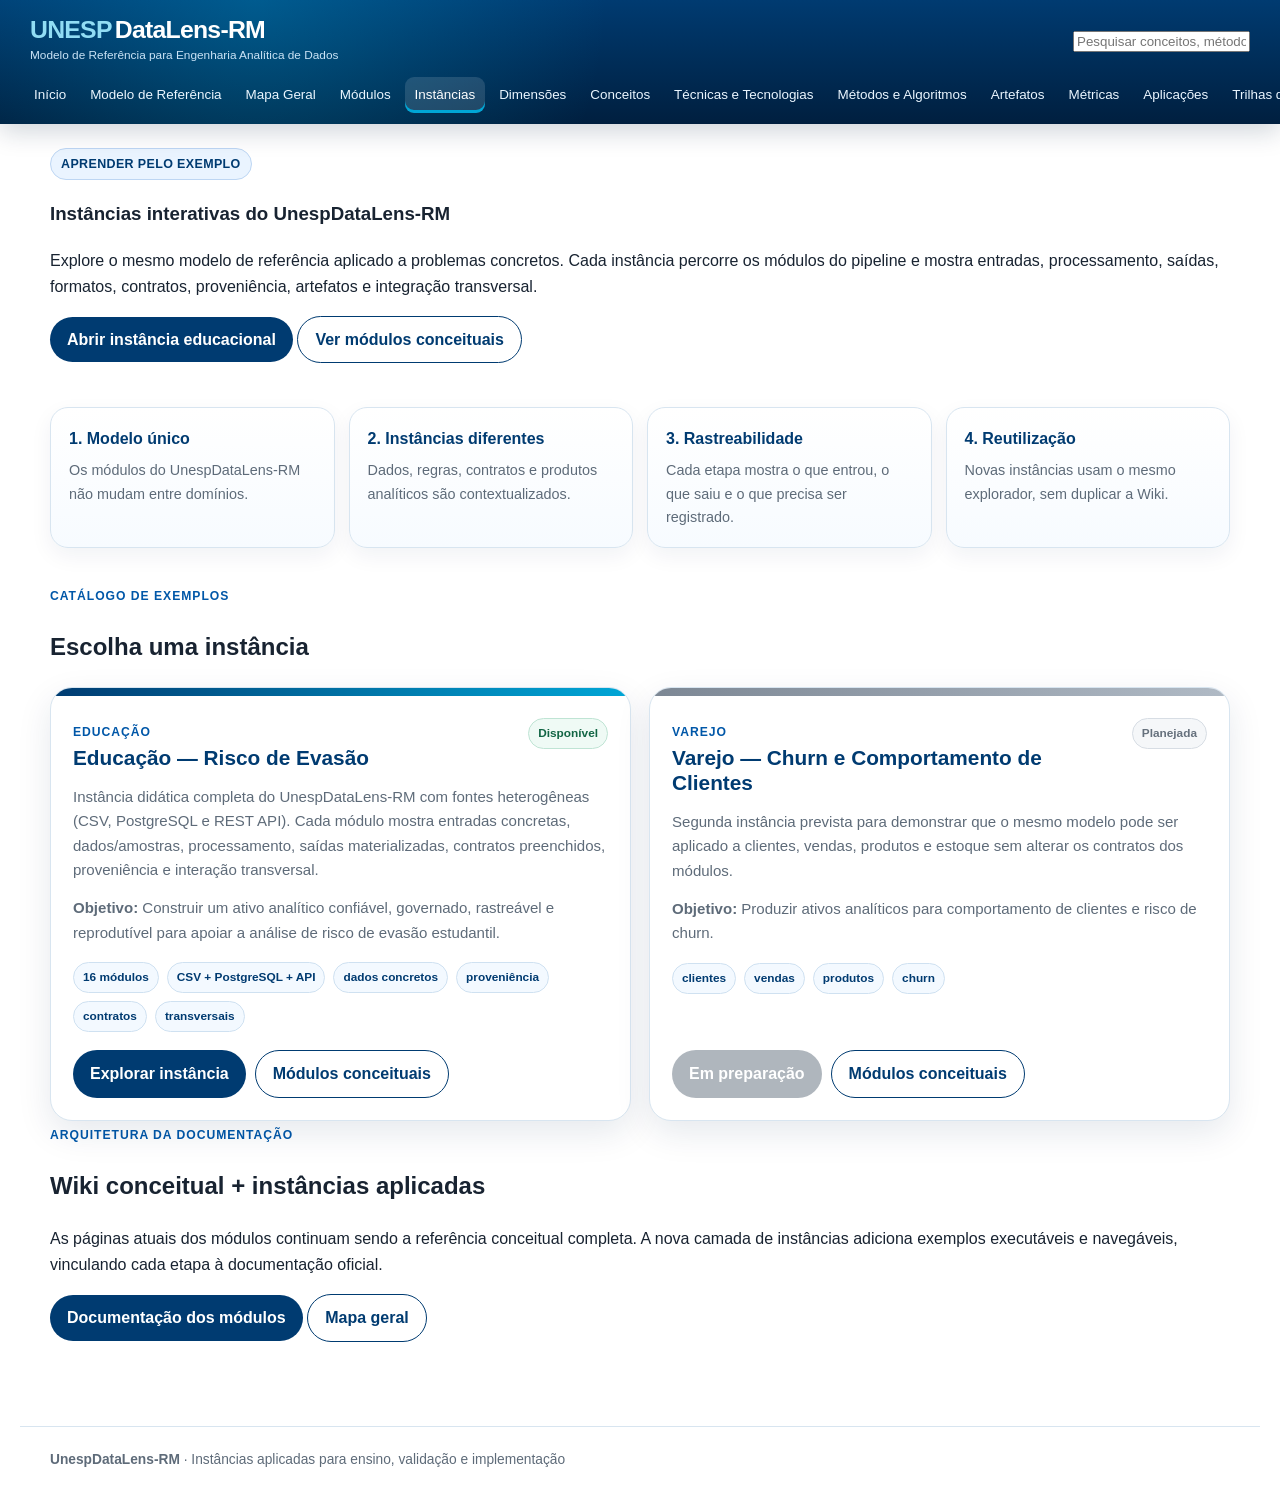
==== instancias/index.html @ d97ca37b "Publica UnespDataLens-Ins V8.3" ====
<!doctype html>
<html lang="pt-BR">
<head>
  <meta charset="utf-8">
  <meta name="viewport" content="width=device-width,initial-scale=1">
  <meta name="description" content="Instâncias interativas do UnespDataLens-RM: exemplos completos do pipeline aplicados a diferentes domínios.">
  <title>Instâncias · UnespDataLens-RM</title>
  <link rel="stylesheet" href="../assets/css/main.css">
  <link rel="stylesheet" href="../assets/css/instancias.css">
</head>
<body>
<a class="skip-link" href="#conteudo">Pular para o conteúdo</a>
<div class="app">
  <header class="site-header">
    <div class="header-main">
      <a class="brand" href="https://ronaldocmc.github.io/UnespDataLens-RM/"><span>UNESP</span>DataLens-RM<small>Modelo de Referência para Engenharia Analítica de Dados</small></a>
      <form class="search" action="../busca.html">
        <label class="sr-only" for="top-search">Pesquisar no conteúdo</label>
        <input id="top-search" name="q" placeholder="Pesquisar conceitos, métodos, métricas..." autocomplete="off">
      </form>
    </div>
    <nav class="top-nav" aria-label="Navegação principal">
      <a href="https://ronaldocmc.github.io/UnespDataLens-RM/">Início</a>
      <a href="https://ronaldocmc.github.io/UnespDataLens-RM/modelo.html">Modelo de Referência</a>
      <a href="https://ronaldocmc.github.io/UnespDataLens-RM/mapa.html">Mapa Geral</a>
      <a href="https://ronaldocmc.github.io/UnespDataLens-RM/modulos/">Módulos</a>
      <a class="active" href="index.html">Instâncias</a>
      <a href="https://ronaldocmc.github.io/UnespDataLens-RM/dimensoes/">Dimensões</a>
      <a href="../conceitos/index.html">Conceitos</a>
      <a href="../tecnicas/index.html">Técnicas e Tecnologias</a>
      <a href="../metodos/index.html">Métodos e Algoritmos</a>
      <a href="https://ronaldocmc.github.io/UnespDataLens-RM/artefatos/">Artefatos</a>
      <a href="https://ronaldocmc.github.io/UnespDataLens-RM/metricas/">Métricas</a>
      <a href="https://ronaldocmc.github.io/UnespDataLens-RM/aplicacoes/">Aplicações</a>
      <a href="../trilhas/index.html">Trilhas de Estudo</a>
    </nav>
  </header>
  <main class="main">
    <div class="reading-progress" aria-hidden="true"><span></span></div>
    <article class="content" id="conteudo">
      <section class="hero instance-hero">
        <span class="badge">Aprender pelo exemplo</span>
        <h1>Instâncias interativas do UnespDataLens-RM</h1>
        <p>Explore o mesmo modelo de referência aplicado a problemas concretos. Cada instância percorre os módulos do pipeline e mostra entradas, processamento, saídas, formatos, contratos, proveniência, artefatos e integração transversal.</p>
        <div class="hero-actions">
          <a class="btn" href="explorar.html?id=educacao-evasao">Abrir instância educacional</a>
          <a class="btn ghost" href="https://ronaldocmc.github.io/UnespDataLens-RM/modulos/">Ver módulos conceituais</a>
        </div>
      </section>

      <section class="instance-principles">
        <div class="principle"><strong>1. Modelo único</strong><span>Os módulos do UnespDataLens-RM não mudam entre domínios.</span></div>
        <div class="principle"><strong>2. Instâncias diferentes</strong><span>Dados, regras, contratos e produtos analíticos são contextualizados.</span></div>
        <div class="principle"><strong>3. Rastreabilidade</strong><span>Cada etapa mostra o que entrou, o que saiu e o que precisa ser registrado.</span></div>
        <div class="principle"><strong>4. Reutilização</strong><span>Novas instâncias usam o mesmo explorador, sem duplicar a Wiki.</span></div>
      </section>

      <section>
        <div class="section-heading">
          <div><span class="eyebrow">Catálogo de exemplos</span><h2>Escolha uma instância</h2></div>
        </div>
        <div class="instance-catalog" data-instance-catalog></div>
      </section>

      <section class="source-banner">
        <div>
          <span class="eyebrow">Arquitetura da documentação</span>
          <h2>Wiki conceitual + instâncias aplicadas</h2>
          <p>As páginas atuais dos módulos continuam sendo a referência conceitual completa. A nova camada de instâncias adiciona exemplos executáveis e navegáveis, vinculando cada etapa à documentação oficial.</p>
        </div>
        <div class="source-actions">
          <a class="btn" href="https://ronaldocmc.github.io/UnespDataLens-RM/modulos/">Documentação dos módulos</a>
          <a class="btn secondary" href="https://ronaldocmc.github.io/UnespDataLens-RM/mapa.html">Mapa geral</a>
        </div>
      </section>
    </article>
    <footer class="footer"><strong>UnespDataLens-RM</strong> · Instâncias aplicadas para ensino, validação e implementação</footer>
  </main>
</div>
<script src="../assets/js/main.js"></script>
<script src="../assets/js/instancias-data.js"></script>
<script src="../assets/js/instancias.js"></script>
</body>
</html>
---- assets/css/main.css ----
:root {
  --blue:#003b71; --blue-2:#0057a8; --blue-3:#eaf4ff; --navy:#001f3f;
  --cyan:#00a6d6; --red:#c8102e; --green:#14845c; --gold:#f2a20c;
  --purple:#6046a6; --ink:#182331; --muted:#5e6b79; --surface:#f5f8fb;
  --border:#d8e5f0; --shadow:0 12px 34px rgba(0,42,82,.10);
}
*{box-sizing:border-box} html{scroll-behavior:smooth;scroll-padding-top:150px}
body{margin:0;color:var(--ink);background:#fff;font-family:Arial,Helvetica,sans-serif;line-height:1.62}
a{color:var(--blue-2);text-decoration:none} a:hover{text-decoration:underline} img{max-width:100%}
.sr-only{position:absolute;width:1px;height:1px;padding:0;margin:-1px;overflow:hidden;clip:rect(0,0,0,0);white-space:nowrap;border:0}
.skip-link{position:fixed;left:12px;top:-60px;z-index:999;padding:10px 14px;border-radius:8px;color:#fff;background:var(--red)}
.skip-link:focus{top:12px}.app{display:block;min-height:100vh}
.site-header{position:sticky;top:0;z-index:30;color:#fff;background:radial-gradient(circle at 20% 0,rgba(0,166,214,.3),transparent 34%),linear-gradient(180deg,var(--blue),var(--navy));box-shadow:0 8px 24px rgba(0,31,63,.18)}
.header-main{display:flex;align-items:center;justify-content:space-between;gap:28px;width:min(1440px,100%);margin:0 auto;padding:17px 30px 13px}
.brand{display:block;flex:0 0 auto;color:#fff;font-size:1.55rem;font-weight:800;line-height:1.05;letter-spacing:-.03em}.brand:hover{text-decoration:none}.brand>span{margin-right:3px;color:#91ddf4}
.brand small{display:block;max-width:430px;margin-top:5px;color:#c9e3f6;font-size:.74rem;font-weight:400;line-height:1.35;letter-spacing:0}
.top-nav{display:flex;gap:4px;width:100%;padding:0 24px 11px;overflow-x:auto;scrollbar-width:thin;white-space:nowrap}
.top-nav a{display:block;flex:0 0 auto;padding:7px 10px;border-radius:9px;color:#eaf6ff;font-size:.84rem}.top-nav a:hover,.top-nav a.active{color:#fff;background:rgba(255,255,255,.13);text-decoration:none}.top-nav a.active{box-shadow:inset 0 -3px 0 var(--cyan)}
.main{width:100%;margin-left:0}.content{width:min(1240px,100%);margin:0 auto;padding:24px 30px 84px}
.eyebrow{color:var(--blue-2);font-size:.76rem;font-weight:800;letter-spacing:.08em;text-transform:uppercase}
.btn{display:inline-flex;align-items:center;justify-content:center;gap:8px;padding:10px 17px;border:0;border-radius:999px;color:#fff!important;background:var(--blue);font:inherit;font-weight:700;cursor:pointer}.btn:hover{text-decoration:none;filter:brightness(1.08)}.btn.secondary{border:1px solid var(--blue);color:var(--blue)!important;background:#fff}.btn.ghost{border:1px solid var(--blue);color:var(--blue)!important;background:transparent}
.badge{display:inline-flex;padding:5px 10px;border:1px solid #bdd6f3;border-radius:999px;color:var(--blue);background:var(--blue-3);font-size:.78rem;font-weight:700;letter-spacing:.03em;text-transform:uppercase}
.footer{width:min(1240px,100%);margin:0 auto;padding:22px 30px 40px;color:var(--muted);font-size:.86rem;border-top:1px solid var(--border)}
.reading-progress{position:fixed;top:0;right:0;left:0;z-index:40;height:3px;pointer-events:none}.reading-progress span{display:block;width:0;height:100%;background:var(--cyan)}
@media(max-width:900px){.header-main{align-items:flex-start;flex-direction:column;padding:14px 18px 10px}.top-nav{padding:0 14px 10px}.footer{padding:18px}.brand{font-size:1.3rem}}
---- assets/css/instancias.css ----
/* Instâncias interativas — UnespDataLens-RM */
.instance-hero { padding-bottom: 32px; }
.instance-principles {
  display: grid;
  grid-template-columns: repeat(4, 1fr);
  gap: 14px;
  margin: 12px 0 34px;
}
.principle {
  display: flex;
  min-height: 118px;
  flex-direction: column;
  gap: 7px;
  padding: 18px;
  border: 1px solid var(--border);
  border-radius: 18px;
  background: linear-gradient(180deg, #fff, #f7fbff);
  box-shadow: 0 8px 22px rgba(0, 42, 82, .06);
}
.principle strong { color: var(--blue); }
.principle span { color: var(--muted); font-size: .9rem; }

.instance-catalog {
  display: grid;
  grid-template-columns: repeat(auto-fit, minmax(300px, 1fr));
  gap: 18px;
}
.instance-card {
  position: relative;
  display: flex;
  min-height: 290px;
  flex-direction: column;
  overflow: hidden;
  border: 1px solid var(--border);
  border-radius: 22px;
  background: #fff;
  box-shadow: var(--shadow);
}
.instance-card::before {
  height: 8px;
  content: "";
  background: linear-gradient(90deg, var(--blue), var(--cyan));
}
.instance-card.planned::before { background: linear-gradient(90deg, #7c8794, #b0bac5); }
.instance-card-body { display: flex; flex: 1; flex-direction: column; padding: 22px; }
.instance-card-top { display: flex; align-items: flex-start; justify-content: space-between; gap: 12px; }
.instance-card h3 { margin: 2px 0 7px; color: var(--blue); font-size: 1.3rem; line-height: 1.2; }
.instance-card p { margin: 7px 0; color: var(--muted); font-size: .94rem; }
.instance-card-meta { display: flex; gap: 8px; flex-wrap: wrap; margin: 10px 0 18px; }
.chip {
  display: inline-flex;
  align-items: center;
  gap: 6px;
  padding: 5px 9px;
  border: 1px solid #cfe1f1;
  border-radius: 999px;
  color: var(--blue);
  background: #f3f9ff;
  font-size: .74rem;
  font-weight: 700;
}
.chip.green { border-color: #bfe4d4; color: #116544; background: #effaf5; }
.chip.gray { border-color: #d7dde4; color: #66717d; background: #f5f7f9; }
.instance-card-actions { display: flex; gap: 9px; flex-wrap: wrap; margin-top: auto; }
.instance-card .btn[aria-disabled="true"] {
  pointer-events: none;
  opacity: .55;
  background: #6f7b88;
}

/* Explorer */
.instance-explorer-page { background: #f3f7fb; }
.instance-explorer-page .site-header { position: sticky; }
.instance-header-actions {
  display: flex;
  align-items: center;
  gap: 9px;
  margin-left: auto;
}
.instance-header-actions label { color: #cfe7f7; font-size: .78rem; font-weight: 700; }
.instance-header-actions select {
  min-width: 260px;
  padding: 9px 34px 9px 12px;
  border: 1px solid rgba(255,255,255,.28);
  border-radius: 10px;
  color: var(--ink);
  background: #fff;
  font: inherit;
}
.btn.compact { padding: 8px 13px; font-size: .82rem; }

.instance-main {
  width: min(1760px, 100%);
  margin: 0 auto;
  padding: 20px 20px 56px;
}
.instance-summary {
  display: grid;
  grid-template-columns: minmax(0, 1fr) auto;
  gap: 20px;
  align-items: center;
  margin-bottom: 16px;
  padding: 18px 22px;
  border: 1px solid #c9dceb;
  border-radius: 20px;
  background:
    radial-gradient(circle at 85% 0, rgba(0,166,214,.10), transparent 32%),
    #fff;
  box-shadow: 0 8px 26px rgba(0, 42, 82, .07);
}
.instance-summary h1 { margin: 3px 0 6px; color: var(--blue); font-size: clamp(1.45rem, 2.2vw, 2.15rem); line-height: 1.1; }
.instance-summary p { max-width: 950px; margin: 0; color: var(--muted); font-size: .94rem; }
.summary-meta { display: flex; gap: 8px; flex-wrap: wrap; justify-content: flex-end; }

.instance-workspace {
  display: grid;
  grid-template-columns: 250px minmax(600px, 1fr) 430px;
  gap: 16px;
  align-items: start;
}
.instance-sidebar,
.instance-detail,
.canvas-section {
  border: 1px solid var(--border);
  border-radius: 18px;
  background: #fff;
  box-shadow: 0 8px 22px rgba(0,42,82,.06);
}
.instance-sidebar {
  position: sticky;
  top: 142px;
  max-height: calc(100vh - 162px);
  overflow-y: auto;
}
.sidebar-title { padding: 18px 17px 10px; border-bottom: 1px solid var(--border); }
.sidebar-title h2 { margin: 1px 0 2px; color: var(--blue); font-size: 1.25rem; }
.sidebar-title p { margin: 0; color: var(--muted); font-size: .8rem; }
.module-group-title {
  padding: 14px 14px 6px;
  color: var(--muted);
  font-size: .7rem;
  font-weight: 800;
  letter-spacing: .07em;
  text-transform: uppercase;
}
.module-menu {
  display: grid;
  gap: 3px;
  padding: 0 8px 12px;
}
.module-menu button {
  display: grid;
  grid-template-columns: 38px 1fr;
  gap: 9px;
  align-items: center;
  width: 100%;
  padding: 9px;
  border: 0;
  border-radius: 10px;
  color: var(--ink);
  background: transparent;
  font: inherit;
  text-align: left;
  cursor: pointer;
}
.module-menu button:hover { background: var(--blue-3); }
.module-menu button.active { color: var(--blue); background: #e7f2ff; box-shadow: inset 3px 0 0 var(--blue-2); }
.module-menu button.transversal.active { color: #4d3887; background: #f2effc; box-shadow: inset 3px 0 0 var(--purple); }
.menu-id {
  display: grid;
  width: 36px;
  height: 31px;
  place-items: center;
  border-radius: 9px;
  color: #fff;
  background: var(--blue);
  font-size: .72rem;
  font-weight: 800;
}
button.transversal .menu-id { background: var(--purple); }
.menu-name { font-size: .79rem; font-weight: 700; line-height: 1.15; }

.instance-canvas { display: grid; gap: 16px; min-width: 0; }
.canvas-section { padding: 18px; overflow: hidden; }
.canvas-heading {
  display: flex;
  align-items: flex-end;
  justify-content: space-between;
  gap: 15px;
  margin-bottom: 14px;
}
.canvas-heading h2 { margin: 1px 0 0; color: var(--blue); font-size: 1.25rem; }
.canvas-hint { color: var(--muted); font-size: .74rem; }

.source-strip {
  display: grid;
  grid-template-columns: repeat(4, minmax(150px, 1fr));
  gap: 10px;
}
.source-card {
  min-width: 0;
  padding: 13px;
  border: 1px solid #cfe0ee;
  border-radius: 14px;
  background: #f8fbfe;
}
.source-card strong { display: block; color: var(--blue); font-size: .86rem; }
.source-card .source-format { float: right; color: #4f6477; font-size: .68rem; font-weight: 800; }
.source-card p { margin: 5px 0 0; color: var(--muted); font-size: .72rem; line-height: 1.35; }
.source-card code { font-size: .69rem; }

.pipeline-section { padding-bottom: 20px; }
.pipeline-track {
  display: grid;
  grid-template-columns: repeat(8, minmax(85px, 1fr));
  gap: 8px;
}
.pipeline-node {
  position: relative;
  min-width: 0;
  min-height: 125px;
  padding: 12px 8px;
  border: 2px solid transparent;
  border-radius: 15px;
  color: #fff;
  background: linear-gradient(155deg, #075eaa, #003b71);
  box-shadow: 0 7px 18px rgba(0,59,113,.16);
  cursor: pointer;
}
.pipeline-node:nth-child(3n+1) { background: linear-gradient(155deg, #6d48af, #4b2f82); }
.pipeline-node:nth-child(3n+2) { background: linear-gradient(155deg, #0879c9, #04538f); }
.pipeline-node:nth-child(3n+3) { background: linear-gradient(155deg, #2c9a68, #16734b); }
.pipeline-node:hover,
.pipeline-node.active { border-color: #fff; outline: 3px solid rgba(0,87,168,.18); transform: translateY(-2px); }
.pipeline-node .node-id {
  display: inline-flex;
  margin-bottom: 8px;
  padding: 3px 7px;
  border-radius: 999px;
  color: #18334d;
  background: #fff;
  font-size: .69rem;
  font-weight: 900;
}
.pipeline-node .node-name { display: block; font-size: .76rem; font-weight: 800; line-height: 1.15; }
.pipeline-node .node-output { display: block; margin-top: 7px; color: rgba(255,255,255,.8); font-size: .63rem; line-height: 1.2; }

.transversal-heading { margin-top: 9px; }
.transversal-rail {
  position: relative;
  height: 28px;
  margin: 3px 4.5% 0;
}
.transversal-rail::before {
  position: absolute;
  right: 0;
  bottom: 8px;
  left: 0;
  height: 3px;
  border-radius: 999px;
  content: "";
  background: var(--purple);
}
.transversal-rail::after {
  position: absolute;
  left: 50%;
  bottom: 8px;
  width: 3px;
  height: 18px;
  content: "";
  background: var(--purple);
}
.transversal-track .pipeline-node {
  min-height: 112px;
  background: linear-gradient(155deg, #7655b8, #53368e);
  box-shadow: 0 7px 18px rgba(96,70,166,.16);
}
.transversal-track .pipeline-node:hover,
.transversal-track .pipeline-node.active { outline-color: rgba(96,70,166,.20); }

.run-flow {
  display: grid;
  grid-template-columns: repeat(6, minmax(110px, 1fr));
  gap: 8px;
}
.run-step {
  position: relative;
  padding: 12px;
  border: 1px solid #cfe0ee;
  border-radius: 13px;
  background: #f8fbfe;
}
.run-step:not(:last-child)::after {
  position: absolute;
  right: -8px;
  top: 50%;
  z-index: 2;
  content: "→";
  color: var(--blue-2);
  font-weight: 900;
}
.run-step strong { display: block; color: var(--blue); font-size: .78rem; }
.run-step span { display: block; margin-top: 3px; color: var(--muted); font-size: .68rem; line-height: 1.25; }

.instance-detail {
  position: sticky;
  top: 142px;
  max-height: calc(100vh - 162px);
  overflow-y: auto;
  padding-bottom: 16px;
}
.detail-head {
  padding: 17px 18px 13px;
  border-bottom: 1px solid var(--border);
  background: linear-gradient(180deg, #f7fbff, #fff);
}
.detail-head.transversal { background: linear-gradient(180deg, #f4f0fc, #fff); }
.detail-kicker { color: var(--blue-2); font-size: .7rem; font-weight: 800; letter-spacing: .07em; text-transform: uppercase; }
.detail-head.transversal .detail-kicker { color: var(--purple); }
.detail-head h2 { margin: 2px 0 5px; color: var(--blue); font-size: 1.2rem; line-height: 1.15; }
.detail-head p { margin: 0; color: var(--muted); font-size: .78rem; }
.detail-actions { display: flex; gap: 7px; flex-wrap: wrap; margin-top: 10px; }
.detail-link {
  display: inline-flex;
  padding: 6px 9px;
  border: 1px solid #b9d4ea;
  border-radius: 9px;
  font-size: .7rem;
  font-weight: 700;
}
.detail-tabs {
  display: flex;
  gap: 4px;
  padding: 10px 10px 0;
  overflow-x: auto;
  scrollbar-width: thin;
}
.detail-tabs button {
  flex: 0 0 auto;
  padding: 7px 9px;
  border: 1px solid var(--border);
  border-radius: 9px 9px 0 0;
  color: var(--blue);
  background: #f7f9fb;
  font: inherit;
  font-size: .69rem;
  font-weight: 800;
  cursor: pointer;
}
.detail-tabs button.active { border-bottom-color: #fff; background: #fff; }
.detail-panel { padding: 14px 16px 2px; }
.detail-panel h3 { margin: 5px 0 8px; color: var(--blue); font-size: .93rem; }
.detail-panel p { margin: 6px 0 11px; color: var(--muted); font-size: .8rem; }
.detail-list { margin: 0; padding: 0; list-style: none; }
.detail-list li {
  position: relative;
  margin: 5px 0;
  padding-left: 17px;
  color: #33475a;
  font-size: .78rem;
  line-height: 1.35;
}
.detail-list li::before {
  position: absolute;
  left: 1px;
  top: .15em;
  content: "•";
  color: var(--blue-2);
  font-weight: 900;
}
.detail-code {
  position: relative;
  margin: 9px 0 13px;
  padding: 12px;
  overflow-x: auto;
  border: 1px solid #d7e2ec;
  border-radius: 12px;
  color: #17324a;
  background: #f5f8fb;
  font: 11.5px/1.45 "Courier New", monospace;
  white-space: pre;
}
.detail-grid { display: grid; grid-template-columns: 1fr 1fr; gap: 9px; }
.detail-box {
  padding: 10px;
  border: 1px solid var(--border);
  border-radius: 11px;
  background: #fbfdff;
}
.detail-box strong { display: block; margin-bottom: 5px; color: var(--blue); font-size: .75rem; }
.detail-box span { color: var(--muted); font-size: .72rem; line-height: 1.3; }
.prov-field {
  display: grid;
  grid-template-columns: 130px 1fr;
  gap: 8px;
  padding: 6px 0;
  border-bottom: 1px dashed #dbe5ed;
  font-size: .73rem;
}
.prov-field code { color: #5b3d96; font-weight: 700; }
.prov-field span { color: var(--muted); }
.transversal-touch {
  margin: 8px 0;
  padding: 10px;
  border-left: 4px solid var(--purple);
  border-radius: 9px;
  background: #f6f3fc;
  font-size: .76rem;
}
.transversal-touch strong { color: #53368e; }
.detail-nav {
  display: flex;
  justify-content: space-between;
  gap: 8px;
  padding: 10px 16px 0;
}
.detail-nav button {
  padding: 7px 10px;
  border: 1px solid var(--border);
  border-radius: 9px;
  color: var(--blue);
  background: #fff;
  font: inherit;
  font-size: .72rem;
  font-weight: 700;
  cursor: pointer;
}
.detail-nav button:disabled { opacity: .4; cursor: default; }

.empty-instance {
  padding: 28px;
  border: 1px dashed #b7c7d5;
  border-radius: 18px;
  color: var(--muted);
  background: #fff;
  text-align: center;
}

@media (max-width: 1450px) {
  .instance-workspace { grid-template-columns: 225px minmax(540px, 1fr) 390px; }
  .pipeline-node { min-height: 132px; }
}
@media (max-width: 1220px) {
  .instance-workspace { grid-template-columns: 220px minmax(0, 1fr); }
  .instance-detail { position: static; grid-column: 1 / -1; max-height: none; }
  .pipeline-track { grid-template-columns: repeat(4, 1fr); }
  .run-flow { grid-template-columns: repeat(3, 1fr); }
}
@media (max-width: 900px) {
  .instance-principles { grid-template-columns: 1fr 1fr; }
  .instance-header-actions label { display: none; }
  .instance-header-actions select { min-width: 170px; max-width: 46vw; }
  .instance-workspace { grid-template-columns: 1fr; }
  .instance-sidebar { position: static; max-height: none; }
  .module-menu { grid-template-columns: 1fr 1fr; }
  .source-strip { grid-template-columns: 1fr 1fr; }
  .pipeline-track { grid-template-columns: repeat(2, 1fr); }
  .run-flow { grid-template-columns: 1fr 1fr; }
  .instance-summary { grid-template-columns: 1fr; }
  .summary-meta { justify-content: flex-start; }
}
@media (max-width: 620px) {
  .instance-principles { grid-template-columns: 1fr; }
  .instance-main { padding: 12px 10px 42px; }
  .header-main { flex-wrap: wrap; padding: 12px 15px 10px; }
  .instance-header-actions { width: 100%; }
  .instance-header-actions select { flex: 1; max-width: none; }
  .module-menu { grid-template-columns: 1fr; }
  .source-strip { grid-template-columns: 1fr; }
  .pipeline-track { grid-template-columns: 1fr 1fr; }
  .run-flow { grid-template-columns: 1fr; }
  .run-step:not(:last-child)::after { display: none; }
  .detail-grid { grid-template-columns: 1fr; }
  .prov-field { grid-template-columns: 1fr; gap: 2px; }
}

/* v2 — fontes heterogêneas e integração operacional/transversal */
.source-card-head {
  display: flex;
  align-items: center;
  justify-content: space-between;
  gap: 8px;
  margin-bottom: 8px;
}
.source-registry { display: grid; gap: 10px; }
.source-registry-item {
  padding: 11px;
  border: 1px solid var(--border);
  border-radius: 12px;
  background: #fbfdff;
}
.source-registry-title {
  display: flex;
  justify-content: space-between;
  align-items: center;
  gap: 8px;
  margin-bottom: 8px;
}
.source-registry-title strong { color: var(--blue); }
.source-registry-item dl {
  display: grid;
  grid-template-columns: 92px 1fr;
  gap: 5px 8px;
  margin: 0;
  font-size: .72rem;
}
.source-registry-item dt { color: var(--muted); font-weight: 700; }
.source-registry-item dd { margin: 0; color: #314154; overflow-wrap: anywhere; }
.source-registry-item details { margin-top: 9px; }
.source-registry-item summary { color: var(--blue-2); font-size: .72rem; font-weight: 800; cursor: pointer; }
.event-list { display: grid; gap: 7px; }
.event-row {
  display: grid;
  grid-template-columns: minmax(140px, .8fr) 1.6fr;
  gap: 9px;
  align-items: start;
  padding: 9px;
  border: 1px solid #ddd6ef;
  border-radius: 10px;
  background: #faf8ff;
  font-size: .72rem;
}
.event-row code { color: #53368e; font-weight: 800; }
.event-row span { color: var(--muted); }
.interaction-grid { display: grid; gap: 10px; }
.interaction-card {
  padding: 11px;
  border: 1px solid #ddd6ef;
  border-left: 4px solid var(--purple);
  border-radius: 11px;
  background: #faf8ff;
  font-size: .72rem;
}
.interaction-head { display: grid; grid-template-columns: 46px 1fr; gap: 7px; margin-bottom: 8px; }
.interaction-head strong { color: #53368e; font-size: .84rem; }
.interaction-head span { color: #414d5b; }
.interaction-card b { display: block; margin: 7px 0 4px; color: var(--blue); }
.interaction-card ul { margin: 5px 0 0; padding-left: 17px; }
.interaction-card li { margin: 3px 0; overflow-wrap: anywhere; }
@media (max-width: 620px) {
  .source-registry-item dl, .event-row, .interaction-head { grid-template-columns: 1fr; }
}
.instance-file-links { display: flex; gap: 7px; flex-wrap: wrap; margin: 7px 0 13px; }
.interaction-card a { text-decoration: none; }
.interaction-card a:hover { text-decoration: underline; }
.interaction-flow {
  display: grid;
  grid-template-columns: auto auto minmax(140px,1fr) auto minmax(120px,1fr);
  gap: 7px;
  align-items: center;
  margin: 10px 0 13px;
  padding: 10px;
  border: 1px solid #ddd6ef;
  border-radius: 12px;
  background: linear-gradient(90deg,#f9fbff,#f7f2ff);
  font-size: .72rem;
  text-align: center;
}
.flow-module, .flow-bus, .flow-targets { padding: 7px 9px; border-radius: 9px; font-weight: 800; }
.flow-module { color: #fff; background: var(--blue); }
.flow-bus { color: var(--blue); background: #eaf4ff; }
.flow-targets { color: #53368e; background: #eee8fa; }
.flow-arrow { color: var(--purple); font-weight: 900; }
@media (max-width: 620px) {
  .interaction-flow { grid-template-columns: 1fr; }
  .flow-arrow { transform: rotate(90deg); }
}

/* v3 — dados concretos por módulo da instância */
.module-instance-section { border: 1px solid #cfe0ef; background: linear-gradient(180deg,#fbfdff,#f6f9fc); }
.module-metrics { display:grid; grid-template-columns:repeat(4,minmax(0,1fr)); gap:10px; margin:4px 0 14px; }
.module-metric { padding:10px 12px; border:1px solid var(--border); border-radius:12px; background:#fff; }
.module-metric span { display:block; color:var(--muted); font-size:.72rem; }
.module-metric strong { display:block; margin-top:3px; color:var(--blue); font-size:1rem; }
.module-data-grid { display:grid; grid-template-columns:1fr 1fr; gap:14px; margin:12px 0; }
.module-data-grid.lower { align-items:start; }
.module-data-panel { padding:14px; border:1px solid var(--border); border-radius:14px; background:#fff; box-shadow:0 5px 16px rgba(0,42,82,.05); }
.module-data-panel.full { margin:12px 0; }
.module-data-panel h3 { margin:0 0 10px; color:var(--blue); font-size:1rem; }
.module-asset-grid { display:grid; grid-template-columns:repeat(auto-fit,minmax(180px,1fr)); gap:9px; }
.module-asset-card { padding:11px; border:1px solid #d8e5f0; border-radius:11px; background:#fbfdff; min-width:0; }
.module-asset-card.compact { padding:9px; }
.asset-card-head { display:flex; justify-content:space-between; gap:8px; align-items:flex-start; margin-bottom:5px; }
.asset-card-head strong { color:var(--blue); font-size:.79rem; line-height:1.2; }
.asset-kind { flex:0 0 auto; padding:2px 6px; border-radius:999px; background:#eaf4ff; color:var(--blue-2); font-size:.62rem; font-weight:800; }
.module-asset-card > code { display:block; color:#543996; font-size:.66rem; overflow-wrap:anywhere; }
.module-asset-card p { margin:5px 0; color:var(--muted); font-size:.68rem; }
.module-asset-card dl { display:grid; grid-template-columns:auto 1fr; gap:2px 6px; margin:6px 0 4px; font-size:.65rem; }
.module-asset-card dt { color:#6b7886; font-weight:700; }
.module-asset-card dd { margin:0; color:#33475a; overflow-wrap:anywhere; }
.micro-link { display:inline-block; margin-top:5px; font-size:.66rem; font-weight:800; }
.execution-trace { display:grid; gap:9px; }
.trace-step { display:grid; grid-template-columns:34px 1fr; gap:10px; padding:10px; border:1px solid #d8e5f0; border-radius:12px; background:#fff; }
.trace-num { display:grid; place-items:center; width:30px; height:30px; border-radius:50%; background:var(--blue); color:#fff; font-weight:900; font-size:.72rem; }
.trace-body > strong { color:var(--blue); font-size:.82rem; }
.trace-grid { display:grid; grid-template-columns:repeat(4,1fr); gap:7px; margin-top:7px; }
.trace-grid > div { padding:7px; border-radius:9px; background:#f7fafc; }
.trace-grid b { display:block; color:#5d6b78; font-size:.62rem; text-transform:uppercase; letter-spacing:.03em; }
.trace-grid span { display:block; margin-top:2px; color:#26384a; font-size:.68rem; line-height:1.3; }
.trace-tags { display:flex; flex-wrap:wrap; gap:5px; align-items:center; margin-top:7px; font-size:.66rem; }
.trace-tags b { color:#5d6b78; }
.trace-tags code, .trace-tags span { padding:2px 6px; border-radius:999px; background:#eaf4ff; color:var(--blue); font-size:.62rem; }
.trace-tags.transversal code, .trace-tags.transversal span { background:#f0ebfa; color:#5b3d96; }
.transversal-instance-list { display:grid; gap:8px; }
.transversal-instance { padding:10px; border:1px solid #ddd6ef; border-left:4px solid var(--purple); border-radius:10px; background:#faf8ff; font-size:.68rem; }
.transversal-instance-head { display:grid; grid-template-columns:44px 1fr; gap:8px; align-items:start; margin-bottom:6px; }
.transversal-instance-head strong { color:#53368e; font-size:.78rem; }
.transversal-instance-head span { color:#3e4854; }
.transversal-instance b { color:var(--blue); margin-right:5px; }
.transversal-instance code { display:inline-block; margin:2px 2px 2px 0; padding:2px 5px; border-radius:6px; background:#fff; font-size:.62rem; overflow-wrap:anywhere; }
.transversal-instance a { display:block; margin:3px 0; overflow-wrap:anywhere; }
.transversal-instance details { margin-top:6px; }
.transversal-instance summary { color:#53368e; cursor:pointer; font-weight:800; }
.artifact-link-list { display:grid; gap:6px; }
.artifact-file { display:grid; grid-template-columns:auto 1fr auto; gap:7px; align-items:center; padding:8px 9px; border:1px solid #d8e5f0; border-radius:9px; background:#fbfdff; text-decoration:none; }
.artifact-file:hover { border-color:#8fb9dc; text-decoration:none; }
.artifact-file span { color:var(--blue-2); }
.artifact-file code { color:#33475a; font-size:.66rem; overflow-wrap:anywhere; }
.artifact-file b { color:var(--blue-2); }
.example-title { margin-bottom:8px; color:#33475a; font-size:.78rem; font-weight:800; }
.instance-table-wrap { max-width:100%; overflow:auto; border:1px solid #d8e5f0; border-radius:10px; }
.instance-table { width:100%; min-width:640px; border-collapse:collapse; background:#fff; font-size:.68rem; }
.instance-table th { padding:7px 8px; color:#fff; background:var(--blue); text-align:left; white-space:nowrap; }
.instance-table td { padding:6px 8px; border-top:1px solid #e2eaf1; color:#33475a; white-space:nowrap; }
.instance-table tbody tr:nth-child(even) td { background:#f8fbfe; }
.example-flow { display:flex; flex-wrap:wrap; gap:6px; align-items:center; }
.example-flow > span:not(.flow-chevron) { padding:7px 9px; border:1px solid #d8e5f0; border-radius:9px; background:#fff; color:#33475a; font-size:.68rem; font-weight:700; }
.flow-chevron { color:var(--purple); font-weight:900; }
.empty-inline { padding:10px; border:1px dashed #c9d5df; border-radius:9px; color:var(--muted); font-size:.7rem; background:#fbfdff; }
.detail-box.emphasis { border-left:4px solid var(--blue-2); background:#f5faff; }
.detail-metrics { display:grid; grid-template-columns:1fr 1fr; gap:7px; margin-bottom:12px; }
.detail-metrics div { padding:8px; border:1px solid var(--border); border-radius:9px; background:#fbfdff; }
.detail-metrics span { display:block; color:var(--muted); font-size:.66rem; }
.detail-metrics strong { color:var(--blue); font-size:.78rem; }
.io-mini { display:grid; grid-template-columns:1fr 1fr; gap:8px; }
.io-mini > div { padding:8px; border:1px solid var(--border); border-radius:9px; background:#fbfdff; }
.io-mini b { display:block; color:var(--blue); font-size:.7rem; margin-bottom:5px; }
.io-mini code { display:block; margin:3px 0; color:#543996; font-size:.62rem; overflow-wrap:anywhere; }
.integration-rule { display:grid; grid-template-columns:1fr auto 1.4fr auto 1.3fr; gap:5px; align-items:center; padding:9px; border:1px solid #ddd6ef; border-radius:10px; background:#faf8ff; text-align:center; color:#53368e; font-size:.68rem; }
.yaml-code { max-height:360px; }

@media (max-width: 1100px) {
  .module-data-grid { grid-template-columns:1fr; }
  .module-metrics { grid-template-columns:repeat(2,1fr); }
  .trace-grid { grid-template-columns:1fr 1fr; }
}
@media (max-width: 620px) {
  .module-metrics { grid-template-columns:1fr; }
  .trace-grid { grid-template-columns:1fr; }
  .integration-rule { grid-template-columns:1fr; }
  .io-mini { grid-template-columns:1fr; }
}

/* v4 — inspector de arquivos e evidências concretas da execução */
.file-inspector {
  margin: 12px 0 18px;
  border: 1px solid #cfddea;
  border-radius: 14px;
  overflow: hidden;
  background: #fff;
  box-shadow: 0 5px 16px rgba(0,42,82,.05);
}
.file-inspector-head {
  display: flex;
  align-items: center;
  justify-content: space-between;
  gap: 12px;
  padding: 9px 12px;
  color: var(--blue);
  background: #edf6ff;
  border-bottom: 1px solid #cfddea;
  font-size: .72rem;
}
.file-inspector-head strong { font-size: .78rem; }
.file-inspector-head span { color: var(--muted); }
.file-inspector-body {
  display: grid;
  grid-template-columns: minmax(185px, .75fr) minmax(0, 1.65fr);
  min-height: 290px;
  max-height: 560px;
}
.file-inspector-list {
  overflow: auto;
  border-right: 1px solid #d8e5f0;
  background: #f8fbfe;
}
.inspector-file {
  display: grid;
  grid-template-columns: 38px 1fr;
  gap: 8px;
  width: 100%;
  padding: 9px 10px;
  border: 0;
  border-bottom: 1px solid #e4ecf3;
  color: #26384a;
  background: transparent;
  text-align: left;
  cursor: pointer;
}
.inspector-file:hover { background: #eef6fd; }
.inspector-file.active {
  background: #e4f1ff;
  box-shadow: inset 4px 0 0 var(--blue-2);
}
.inspector-file-icon {
  display: grid;
  place-items: center;
  height: 28px;
  border-radius: 7px;
  color: #fff;
  background: var(--blue-2);
  font-size: .53rem;
  font-weight: 900;
}
.inspector-file strong {
  display: block;
  color: var(--blue);
  font-size: .68rem;
  line-height: 1.2;
  overflow-wrap: anywhere;
}
.inspector-file small {
  display: block;
  margin-top: 2px;
  color: var(--muted);
  font-size: .58rem;
  line-height: 1.25;
}
.inspector-file code {
  display: block;
  margin-top: 3px;
  color: #667686;
  background: transparent;
  border: 0;
  padding: 0;
  font-size: .52rem;
  line-height: 1.15;
  overflow-wrap: anywhere;
}
.file-inspector-view {
  min-width: 0;
  overflow: auto;
  background: #fff;
}
.file-view-head {
  position: sticky;
  top: 0;
  z-index: 2;
  display: flex;
  justify-content: space-between;
  gap: 10px;
  align-items: flex-start;
  padding: 9px 11px;
  border-bottom: 1px solid #e2eaf1;
  background: #fff;
}
.file-view-head strong { display:block; color:var(--blue); font-size:.7rem; }
.file-view-head code {
  display:block;
  margin-top:2px;
  padding:0;
  border:0;
  background:transparent;
  color:#6b7886;
  font-size:.55rem;
  overflow-wrap:anywhere;
}
.file-view-head > span {
  flex:0 0 auto;
  padding:3px 7px;
  border-radius:999px;
  color:#fff;
  background:#5c469d;
  font-size:.55rem;
  font-weight:800;
}
.detail-code.file-content {
  min-height: 230px;
  max-height: none;
  margin: 0;
  border: 0;
  border-radius: 0;
  padding: 12px;
  background: #101820;
  color: #e8f3ff;
  font-size: .62rem;
  line-height: 1.45;
  white-space: pre;
  overflow: auto;
}
.responsibility-matrix { display:grid; gap:9px; margin:10px 0 16px; }
.responsibility-row {
  display:grid;
  grid-template-columns:34px 1fr;
  gap:9px;
  padding:10px;
  border:1px solid #d8e5f0;
  border-radius:11px;
  background:#fbfdff;
}
.responsibility-number {
  display:grid;
  place-items:center;
  width:30px;
  height:30px;
  border-radius:9px;
  color:#fff;
  background:var(--blue);
  font-size:.68rem;
  font-weight:900;
}
.responsibility-body { color:#35485a; font-size:.67rem; line-height:1.4; }
.responsibility-body > strong {
  display:block;
  margin-bottom:6px;
  color:var(--blue);
  font-size:.72rem;
}
.responsibility-body b { color:#24394d; }
.responsibility-concrete {
  margin:5px 0;
  padding:7px 8px;
  border-left:3px solid var(--green);
  border-radius:6px;
  background:#f0faf6;
}
.responsibility-evidence { margin-top:6px; }
.responsibility-evidence code {
  display:block;
  margin:3px 0;
  padding:4px 6px;
  border:1px solid #dbe5ee;
  border-radius:6px;
  color:#543996;
  background:#fff;
  font-size:.58rem;
  overflow-wrap:anywhere;
}
.run-files-intro {
  display:flex;
  justify-content:space-between;
  gap:14px;
  margin-bottom:8px;
  padding:10px 12px;
  border:1px solid #cfe0ef;
  border-radius:10px;
  background:#f5faff;
  font-size:.7rem;
}
.run-files-intro strong { color:var(--blue); }
.run-files-intro span { color:var(--muted); text-align:right; }
.all-files-section .file-inspector-body { max-height:620px; }

@media (max-width: 900px) {
  .file-inspector-body { grid-template-columns: 1fr; max-height:none; }
  .file-inspector-list { max-height:210px; border-right:0; border-bottom:1px solid #d8e5f0; }
  .run-files-intro { flex-direction:column; }
  .run-files-intro span { text-align:left; }
}

/* Melhor leitura no painel detalhado: abas visíveis e conteúdo em largura total */
@media (min-width: 1221px) {
  .instance-workspace { grid-template-columns: 240px minmax(620px, 1fr) 540px; }
}
.detail-tabs { flex-wrap: wrap; overflow-x: visible; padding-bottom: 4px; }
.detail-tabs button { border-radius: 9px; }
.detail-panel .file-inspector-body { grid-template-columns: 1fr; max-height: none; }
.detail-panel .file-inspector-list {
  display: flex;
  gap: 4px;
  max-height: none;
  padding: 6px;
  overflow-x: auto;
  border-right: 0;
  border-bottom: 1px solid #d8e5f0;
}
.detail-panel .inspector-file {
  flex: 0 0 185px;
  min-height: 76px;
  border: 1px solid #dde7ef;
  border-radius: 9px;
  background: #fbfdff;
}
.detail-panel .inspector-file.active { box-shadow: inset 0 -3px 0 var(--blue-2); }
.detail-panel .detail-code.file-content { min-height: 280px; max-height: 520px; }


/* v6 — navegação única de módulos + centro como visão da execução selecionada */
.selected-execution-section {
  border: 1px solid #cfe0ef;
  background: linear-gradient(180deg,#fbfdff 0%,#f5f9fd 100%);
}
.selected-execution-head {
  display:flex; align-items:flex-start; justify-content:space-between; gap:18px;
  padding-bottom:14px; margin-bottom:12px; border-bottom:1px solid #dce8f2;
}
.selected-execution-head h2 { margin:3px 0 5px; color:var(--blue); font-size:1.45rem; line-height:1.16; }
.selected-module-objective { max-width:760px; margin:0; color:var(--muted); font-size:.82rem; line-height:1.45; }
.selected-execution-status { display:flex; flex-wrap:wrap; justify-content:flex-end; gap:7px; }
.execution-lane {
  display:grid; grid-template-columns:minmax(0,1fr) auto minmax(0,1.15fr) auto minmax(0,1fr);
  align-items:stretch; gap:9px; margin:16px 0 10px;
}
.execution-stage {
  position:relative; min-width:0; padding:14px 14px 13px 50px; border:1px solid #cbddea; border-radius:15px;
  color:#20374d; background:#fff; text-align:left; cursor:pointer; box-shadow:0 6px 18px rgba(0,42,82,.06);
  transition:.15s ease;
}
.execution-stage:hover,.execution-stage.active { transform:translateY(-2px); border-color:#6aa5d5; box-shadow:0 10px 24px rgba(0,72,135,.12); }
.execution-stage.inputs { border-top:4px solid var(--blue-2); }
.execution-stage.process { border-top:4px solid var(--gold); }
.execution-stage.outputs { border-top:4px solid var(--green); }
.execution-stage .stage-number {
  position:absolute; left:13px; top:15px; display:grid; place-items:center; width:27px; height:27px;
  border-radius:50%; color:#fff; background:var(--blue); font-size:.7rem; font-weight:900;
}
.execution-stage .stage-kicker { display:block; color:#647586; font-size:.62rem; font-weight:900; letter-spacing:.06em; text-transform:uppercase; }
.execution-stage strong { display:block; margin:3px 0 5px; color:var(--blue); font-size:.86rem; line-height:1.2; }
.execution-stage small { display:block; color:#657483; font-size:.67rem; line-height:1.38; }
.execution-arrow { display:grid; place-items:center; color:#5b3d96; font-size:1.5rem; font-weight:900; }
.crosscut-lane { display:grid; grid-template-columns:1fr 1fr 1fr; gap:9px; margin:10px 0 16px; }
.crosscut-stage {
  display:grid; grid-template-columns:34px 1fr; align-items:center; gap:8px; min-width:0; padding:10px 11px;
  border:1px solid #ddd6ef; border-radius:12px; color:#42345e; background:#faf8ff; text-align:left; cursor:pointer;
}
.crosscut-stage:hover,.crosscut-stage.active { border-color:#8f79c5; background:#f2edfb; }
.crosscut-icon { display:grid; place-items:center; width:30px; height:30px; border-radius:9px; color:#fff; background:var(--purple); font-weight:900; font-size:.72rem; }
.crosscut-stage span:not(.crosscut-icon) { display:block; color:#6e5b91; font-size:.62rem; font-weight:800; text-transform:uppercase; letter-spacing:.03em; }
.crosscut-stage strong { display:block; margin-top:2px; color:#4f3a7e; font-size:.7rem; line-height:1.3; }
.execution-overview-grid { display:grid; grid-template-columns:1.18fr .82fr; gap:12px; margin-top:12px; }
.execution-overview-card { padding:13px; border:1px solid var(--border); border-radius:14px; background:#fff; box-shadow:0 5px 16px rgba(0,42,82,.05); }
.overview-card-head { display:flex; align-items:center; justify-content:space-between; gap:10px; margin-bottom:9px; }
.overview-card-head h3 { margin:0; color:var(--blue); font-size:.92rem; }
.micro-action,.more-details-button { border:0; padding:0; color:var(--blue-2); background:transparent; font:inherit; font-size:.64rem; font-weight:800; cursor:pointer; text-align:right; }
.micro-action:hover,.more-details-button:hover { text-decoration:underline; }
.more-details-button { display:block; width:100%; margin-top:8px; padding:8px 9px; border:1px dashed #a8c7df; border-radius:9px; text-align:center; background:#f7fbff; }
.execution-example-card { margin-top:12px; }
.compact-trace .trace-step { grid-template-columns:29px 1fr; padding:8px; gap:8px; }
.compact-trace .trace-num { width:25px; height:25px; font-size:.64rem; }
.compact-trace .trace-grid { grid-template-columns:1fr 1fr; }
.compact-transversal .transversal-instance { padding:8px; }
/* a coluna esquerda é a única navegação de módulos; a área central não repete M01–M16 */
.pipeline-section,.source-strip,#operational-pipeline,#transversal-pipeline { display:none !important; }
@media (max-width: 1250px) {
  .execution-overview-grid { grid-template-columns:1fr; }
  .execution-lane { grid-template-columns:1fr; }
  .execution-arrow { transform:rotate(90deg); min-height:16px; }
  .crosscut-lane { grid-template-columns:1fr; }
}
@media (max-width: 700px) {
  .selected-execution-head { flex-direction:column; }
  .selected-execution-status { justify-content:flex-start; }
}

/* v7 — layout simplificado: navegação retrátil + centro de execução + inspector puro */
.instance-workspace {
  grid-template-columns: 240px minmax(640px, 1fr) 520px;
  gap: 14px;
  transition: grid-template-columns .2s ease;
}
.instance-workspace.sidebar-collapsed {
  grid-template-columns: 68px minmax(720px, 1fr) 520px;
}
.sidebar-title { padding: 14px 12px 10px; }
.sidebar-title-row { display:flex; align-items:flex-start; justify-content:space-between; gap:8px; }
.sidebar-title-copy { min-width:0; }
.sidebar-toggle {
  display:grid; flex:0 0 34px; width:34px; height:34px; place-items:center;
  border:1px solid #c9dceb; border-radius:10px; color:var(--blue); background:#f7fbff;
  font:inherit; cursor:pointer; box-shadow:0 3px 10px rgba(0,42,82,.05);
}
.sidebar-toggle:hover { border-color:#85b2d4; background:#edf7ff; }
.sidebar-toggle-icon { display:block; font-size:1.45rem; line-height:1; transition:transform .2s ease; }
.instance-workspace.sidebar-collapsed .sidebar-toggle-icon { transform:rotate(180deg); }
.instance-workspace.sidebar-collapsed .sidebar-title-copy,
.instance-workspace.sidebar-collapsed .sidebar-title > p,
.instance-workspace.sidebar-collapsed .module-group-title,
.instance-workspace.sidebar-collapsed .menu-name { display:none; }
.instance-workspace.sidebar-collapsed .sidebar-title { display:flex; justify-content:center; padding:12px 8px 8px; }
.instance-workspace.sidebar-collapsed .module-menu { padding:4px 7px 10px; gap:5px; }
.instance-workspace.sidebar-collapsed .module-menu button {
  display:flex; justify-content:center; padding:7px 5px; border-radius:10px;
}
.instance-workspace.sidebar-collapsed .module-menu button.active { box-shadow:none; outline:2px solid #8dbde2; }
.instance-workspace.sidebar-collapsed .module-menu button.transversal.active { outline-color:#a999d2; }
.instance-workspace.sidebar-collapsed .menu-id { width:40px; height:34px; }

.selected-execution-section {
  padding: 22px;
  overflow: visible;
  background: #fff;
  border-color:#c9dceb;
}
.selected-execution-head {
  margin-bottom:14px; padding-bottom:14px;
  border-bottom:1px solid #e0eaf2;
}
.selected-execution-head h2 { font-size:1.58rem; letter-spacing:-.015em; }
.selected-module-objective { max-width:880px; font-size:.9rem; }
.module-metrics { gap:9px; margin:0 0 22px; }
.module-metric {
  padding:11px 12px; border-color:#d7e4ee; border-radius:12px; background:#f8fbfe;
  box-shadow:none;
}
.module-metric span { font-size:.68rem; text-transform:uppercase; letter-spacing:.035em; font-weight:700; }
.module-metric strong { font-size:1.05rem; }
.execution-map-title {
  display:flex; align-items:end; justify-content:space-between; gap:14px;
  margin:4px 0 10px;
}
.execution-map-title > div { display:grid; gap:2px; }
.execution-map-title strong { color:#31475d; font-size:.78rem; font-weight:600; }
.execution-lane {
  display:grid;
  grid-template-columns:minmax(0,1fr) 30px minmax(0,1.12fr) 30px minmax(0,1fr);
  gap:7px; align-items:stretch; margin:0;
}
.execution-stage {
  appearance:none; -webkit-appearance:none;
  display:grid;
  grid-template-columns:48px minmax(0,1fr);
  grid-template-areas:
    "icon kicker"
    "icon title"
    "icon summary"
    ". action";
  column-gap:12px; row-gap:3px;
  min-height:154px; width:100%;
  padding:18px 16px 15px;
  border:1px solid #d4e2ed; border-top-width:4px; border-radius:16px;
  color:#263e52; background:#fff; text-align:left; font:inherit; cursor:pointer;
  box-shadow:0 7px 20px rgba(0,42,82,.065);
  transition:transform .15s ease,box-shadow .15s ease,border-color .15s ease;
}
.execution-stage:hover,.execution-stage.active {
  transform:translateY(-2px); box-shadow:0 12px 26px rgba(0,72,135,.12); background:#fbfdff;
}
.execution-stage.inputs { border-top-color:#1378c4; }
.execution-stage.process { border-top-color:#e49500; }
.execution-stage.outputs { border-top-color:#21875e; }
.execution-stage .stage-icon {
  grid-area:icon; align-self:start; display:grid; place-items:center; width:46px; height:46px;
  border-radius:14px; color:#fff; background:#0c64a9; font-size:1.25rem; font-weight:900;
}
.execution-stage.process .stage-icon { background:#c47c00; }
.execution-stage.outputs .stage-icon { background:#18704d; }
.execution-stage .stage-number {
  position:absolute; right:11px; top:10px; left:auto; width:24px; height:24px;
  color:#51677a; background:#eef4f8; font-size:.62rem;
}
.execution-stage .stage-kicker {
  grid-area:kicker; padding-right:28px; color:#667b8c; font-size:.64rem;
}
.execution-stage strong { grid-area:title; margin:0; color:#003b71; font-size:.98rem; line-height:1.17; }
.execution-stage small { grid-area:summary; color:#617486; font-size:.72rem; line-height:1.4; }
.stage-action { grid-area:action; margin-top:7px; color:#0568ad; font-size:.69rem; font-weight:800; }
.execution-arrow { display:grid; place-items:center; color:#5f49a6; font-size:1.35rem; }
.crosscut-section { margin-top:14px; padding-top:13px; border-top:1px dashed #cfdae4; }
.crosscut-section-label { margin-bottom:8px; color:#687b8d; font-size:.68rem; font-weight:800; text-transform:uppercase; letter-spacing:.055em; }
.crosscut-lane { grid-template-columns:repeat(4,minmax(0,1fr)); gap:8px; margin:0; }
.crosscut-stage {
  appearance:none; -webkit-appearance:none; min-height:76px; padding:10px;
  border-color:#ddd7ee; border-radius:13px; background:#faf9fd; font:inherit;
}
.crosscut-stage:hover,.crosscut-stage.active { transform:translateY(-1px); box-shadow:0 6px 16px rgba(77,56,135,.08); }
.crosscut-icon { width:32px; height:32px; border-radius:10px; }
.crosscut-stage span:not(.crosscut-icon) { font-size:.59rem; }
.crosscut-stage strong { font-size:.67rem; }

/* Inspector: não repete a visão geral do centro */
.instance-detail { padding-bottom:10px; }
.detail-head {
  display:flex; align-items:center; justify-content:space-between; gap:10px;
  padding:11px 12px; background:#f8fbfe;
}
.detail-head h2 { margin:0; font-size:.9rem; }
.detail-head p,.detail-kicker { display:none; }
.detail-actions { margin:0; }
.detail-link { padding:6px 8px; white-space:nowrap; }
.detail-tabs { padding:9px 9px 5px; gap:5px; border-bottom:1px solid #dbe6ee; }
.detail-tabs button { border-radius:8px; padding:7px 9px; }
.detail-tabs button.active { color:#fff; border-color:var(--blue); background:var(--blue); }
.detail-panel { padding:12px 14px 4px; }
.detail-panel > h3:first-child { margin-top:2px; }

/* Arquivos completos disponíveis, mas fora do caminho visual principal */
.all-files-drawer { padding:0; }
.all-files-drawer > summary {
  display:flex; align-items:center; justify-content:space-between; gap:16px;
  padding:15px 18px; list-style:none; cursor:pointer;
}
.all-files-drawer > summary::-webkit-details-marker { display:none; }
.all-files-drawer > summary span { display:grid; gap:2px; }
.all-files-drawer > summary strong { color:var(--blue); font-size:1rem; }
.all-files-drawer > summary small { color:var(--muted); font-size:.72rem; text-align:right; }
.all-files-drawer > summary::after { content:"▾"; color:var(--blue); font-size:1rem; }
.all-files-drawer[open] > summary::after { transform:rotate(180deg); }
.all-files-drawer #run-file-browser { padding:0 16px 16px; }

/* estruturas antigas deixaram de compor a tela central */
.execution-overview-grid,.execution-overview-card,.execution-example-card,#run-flow { display:none !important; }

@media (max-width: 1500px) {
  .instance-workspace { grid-template-columns:220px minmax(590px,1fr) 470px; }
  .instance-workspace.sidebar-collapsed { grid-template-columns:66px minmax(680px,1fr) 470px; }
}
@media (max-width: 1260px) {
  .instance-workspace,.instance-workspace.sidebar-collapsed { grid-template-columns:68px minmax(0,1fr); }
  .instance-workspace:not(.sidebar-collapsed) { grid-template-columns:210px minmax(0,1fr); }
  .instance-detail { position:static; grid-column:1/-1; max-height:none; }
  .execution-lane { grid-template-columns:1fr 24px 1fr 24px 1fr; }
  .crosscut-lane { grid-template-columns:repeat(2,1fr); }
}
@media (max-width: 900px) {
  .instance-workspace,.instance-workspace.sidebar-collapsed,.instance-workspace:not(.sidebar-collapsed) { grid-template-columns:1fr; }
  .instance-sidebar { position:static; max-height:none; }
  .instance-workspace.sidebar-collapsed .instance-sidebar { display:none; }
  .execution-lane { grid-template-columns:1fr; }
  .execution-arrow { transform:rotate(90deg); min-height:14px; }
  .crosscut-lane { grid-template-columns:1fr; }
}

/* =========================================================
   V8 — layout flexível: 3 áreas, painéis maximizáveis,
   divisores ajustáveis e preferências persistentes
   ========================================================= */
:root {
  --v8-sidebar-width: 240px;
  --v8-inspector-width: 520px;
  --v8-splitter-width: 12px;
  --v8-panel-top: 126px;
}

.layout-toolbar {
  display:flex;
  align-items:center;
  justify-content:space-between;
  gap:12px;
  margin:0 0 10px;
  padding:8px 10px;
  border:1px solid #d7e4ee;
  border-radius:13px;
  background:rgba(255,255,255,.92);
  box-shadow:0 5px 18px rgba(0,42,82,.05);
}
.layout-toolbar-left { display:flex; align-items:center; gap:7px; flex-wrap:wrap; }
.layout-button,
.panel-layout-button {
  display:inline-flex;
  align-items:center;
  justify-content:center;
  gap:7px;
  border:1px solid #c8dceb;
  border-radius:9px;
  color:var(--blue);
  background:#fff;
  font:inherit;
  font-weight:800;
  cursor:pointer;
  transition:background .15s ease,border-color .15s ease,transform .15s ease,box-shadow .15s ease;
}
.layout-button { min-height:34px; padding:7px 11px; font-size:.75rem; }
.panel-layout-button { width:34px; height:34px; padding:0; font-size:1rem; }
.layout-button:hover,.panel-layout-button:hover {
  border-color:#7faed1;
  background:#edf7ff;
  box-shadow:0 4px 12px rgba(0,72,135,.08);
}
.layout-button:active,.panel-layout-button:active { transform:translateY(1px); }
.layout-button[aria-pressed="true"] { color:#fff; border-color:var(--blue); background:var(--blue); }
.layout-mode-indicator {
  color:#5d7285;
  font-size:.72rem;
  font-weight:700;
  white-space:nowrap;
}

/* A V8 usa 5 colunas: menu | divisor | centro | divisor | inspector. */
.instance-workspace,
.instance-workspace.sidebar-collapsed {
  display:grid;
  grid-template-columns:
    var(--v8-sidebar-width)
    var(--v8-splitter-width)
    minmax(520px,1fr)
    var(--v8-splitter-width)
    var(--v8-inspector-width);
  gap:0;
  align-items:start;
  transition:none;
}
.instance-sidebar { grid-column:1; }
.sidebar-splitter { grid-column:2; }
.instance-canvas { grid-column:3; min-width:0; }
.inspector-splitter { grid-column:4; }
.instance-detail { grid-column:5; min-width:0; }

/* Recolhimento completo do menu: nenhuma coluna residual. */
.instance-workspace.sidebar-collapsed {
  grid-template-columns:minmax(520px,1fr) var(--v8-splitter-width) var(--v8-inspector-width);
}
.instance-workspace.sidebar-collapsed .instance-sidebar,
.instance-workspace.sidebar-collapsed .sidebar-splitter { display:none !important; }
.instance-workspace.sidebar-collapsed .instance-canvas { grid-column:1; }
.instance-workspace.sidebar-collapsed .inspector-splitter { grid-column:2; }
.instance-workspace.sidebar-collapsed .instance-detail { grid-column:3; }

.workspace-splitter {
  position:relative;
  align-self:stretch;
  min-height:240px;
  cursor:col-resize;
  touch-action:none;
  user-select:none;
}
.workspace-splitter::before {
  position:absolute;
  top:10px;
  bottom:10px;
  left:50%;
  width:3px;
  border-radius:999px;
  content:"";
  background:#d6e2eb;
  transform:translateX(-50%);
  transition:background .15s ease,width .15s ease;
}
.workspace-splitter:hover::before,
.workspace-splitter.is-dragging::before,
.workspace-splitter:focus-visible::before { width:5px; background:#3e90c9; }
.workspace-splitter:focus-visible { outline:2px solid #8fc7ea; outline-offset:-2px; }
body.v8-resizing { cursor:col-resize !important; user-select:none !important; }
body.v8-resizing * { cursor:col-resize !important; user-select:none !important; }

/* Controles de painel não duplicam conteúdo; apenas mudam o modo de visualização. */
.selected-execution-status { align-items:center; }
.detail-actions { align-items:center; }
.inspector-layout-button { flex:0 0 34px; }

/* Maximização da visão central: ocupa toda a área útil abaixo do cabeçalho. */
.instance-workspace.v8-center-max .instance-sidebar,
.instance-workspace.v8-center-max .workspace-splitter,
.instance-workspace.v8-center-max .instance-detail { display:none !important; }
.instance-workspace.v8-center-max .instance-canvas {
  position:fixed;
  z-index:80;
  top:calc(var(--v8-panel-top) + 6px);
  right:10px;
  bottom:10px;
  left:10px;
  display:block;
  overflow:auto;
  padding:4px;
  border-radius:16px;
  background:#f3f7fb;
  box-shadow:0 18px 50px rgba(0,31,63,.2);
}
.instance-workspace.v8-center-max .selected-execution-section { min-height:calc(100vh - var(--v8-panel-top) - 26px); }

/* Maximização do Inspector: ideal para JSON, YAML, CSV e contratos extensos. */
.instance-workspace.v8-inspector-max .instance-sidebar,
.instance-workspace.v8-inspector-max .workspace-splitter,
.instance-workspace.v8-inspector-max .instance-canvas { display:none !important; }
.instance-workspace.v8-inspector-max .instance-detail {
  position:fixed;
  z-index:80;
  top:calc(var(--v8-panel-top) + 6px);
  right:10px;
  bottom:10px;
  left:10px;
  display:block;
  max-height:none;
  overflow:auto;
  padding-bottom:18px;
  border-radius:16px;
  background:#fff;
  box-shadow:0 18px 50px rgba(0,31,63,.2);
}
body.v8-panel-maximized { overflow:hidden; }
body.v8-panel-maximized #restore-layout {
  position:fixed;
  z-index:95;
  top:calc(var(--v8-panel-top) + 14px);
  right:60px;
  box-shadow:0 8px 24px rgba(0,31,63,.18);
}

/* Inspector em tela cheia: aproveita horizontalmente o conteúdo de código/tabelas. */
.instance-workspace.v8-inspector-max .detail-head { position:sticky; top:0; z-index:3; }
.instance-workspace.v8-inspector-max .detail-tabs { position:sticky; top:57px; z-index:2; background:#fff; }
.instance-workspace.v8-inspector-max .detail-panel { max-width:1500px; margin:0 auto; padding:18px 24px 30px; }
.instance-workspace.v8-inspector-max .detail-code { max-height:none; }
.instance-workspace.v8-inspector-max .file-inspector { grid-template-columns:minmax(260px,360px) minmax(0,1fr); }

/* Visão central maximizada: cards mais largos e legíveis. */
.instance-workspace.v8-center-max .selected-execution-section { padding:26px 30px; }
.instance-workspace.v8-center-max .execution-lane { grid-template-columns:minmax(0,1fr) 38px minmax(0,1.15fr) 38px minmax(0,1fr); }
.instance-workspace.v8-center-max .crosscut-lane { grid-template-columns:repeat(4,minmax(180px,1fr)); }

/* O botão global sempre permite restaurar mesmo com um painel maximizado. */
.instance-workspace.v8-center-max ~ *,
.instance-workspace.v8-inspector-max ~ * { }

@media (max-width: 1320px) {
  .instance-workspace,
  .instance-workspace.sidebar-collapsed {
    grid-template-columns:minmax(0,1fr);
    gap:12px;
  }
  .instance-sidebar,
  .instance-canvas,
  .instance-detail { grid-column:1 !important; }
  .workspace-splitter { display:none !important; }
  .instance-detail { position:static; max-height:none; }
  .instance-workspace.sidebar-collapsed .instance-sidebar { display:none !important; }
}
@media (max-width: 760px) {
  .layout-toolbar { align-items:flex-start; }
  .layout-mode-indicator { display:none; }
  .layout-button span { display:none; }
  .layout-button { width:36px; padding:7px; }
  body.v8-panel-maximized #restore-layout { right:52px; }
}

/* V8.2 — indicadores agregados explicáveis */
.module-metric.metric-clickable {
  appearance:none; -webkit-appearance:none; width:100%; text-align:left; font:inherit;
  display:flex; flex-direction:column; align-items:flex-start; gap:3px; cursor:pointer;
  transition:border-color .15s ease, box-shadow .15s ease, transform .15s ease, background .15s ease;
}
.module-metric.metric-clickable:hover,
.module-metric.metric-clickable:focus-visible {
  border-color:#8dbde2; background:#fff; box-shadow:0 8px 20px rgba(0,59,113,.09); transform:translateY(-1px); outline:none;
}
.module-metric.metric-clickable small {
  display:-webkit-box; -webkit-line-clamp:2; -webkit-box-orient:vertical; overflow:hidden;
  min-height:2.35em; margin-top:4px; color:#607486; font-size:.7rem; line-height:1.2;
}
.module-metric.metric-clickable em {
  margin-top:auto; padding-top:6px; color:var(--blue-2); font-size:.69rem; font-style:normal; font-weight:800;
}
.metric-detail-hero {
  margin:0 0 16px; padding:16px 18px; border:1px solid #cfe0ee; border-radius:14px;
  background:linear-gradient(135deg,#f7fbff,#edf6ff);
}
.metric-detail-hero > span { color:var(--blue-2); font-size:.72rem; font-weight:800; letter-spacing:.06em; text-transform:uppercase; }
.metric-detail-hero h3 { display:flex; align-items:baseline; justify-content:space-between; gap:18px; margin:4px 0 5px; color:var(--blue); }
.metric-detail-hero h3 b { font-size:1.35rem; }
.metric-detail-hero p { margin:0; color:var(--muted); font-size:.86rem; }
.metric-breakdown-grid { display:grid; grid-template-columns:repeat(2,minmax(0,1fr)); gap:10px; margin:14px 0 20px; }
.metric-source-card { display:grid; gap:3px; padding:12px 13px; border:1px solid var(--border); border-radius:12px; background:#fff; }
.metric-source-card strong { color:var(--blue); }
.metric-source-card span { color:var(--purple); font-size:.76rem; font-weight:800; }
.metric-source-card b { color:#263e52; font-size:.78rem; }
.metric-source-card small { color:var(--muted); font-size:.72rem; overflow-wrap:anywhere; }
@media (max-width:900px){ .metric-breakdown-grid { grid-template-columns:1fr; } }

/* V8.3 — proteção de texto nos cartões do fluxo */
.execution-stage strong,
.execution-stage small,
.metric-card strong,
.metric-card small,
.crosscut-stage strong {
  overflow-wrap: anywhere;
  word-break: normal;
  hyphens: auto;
}
.execution-stage strong { line-height: 1.12; }
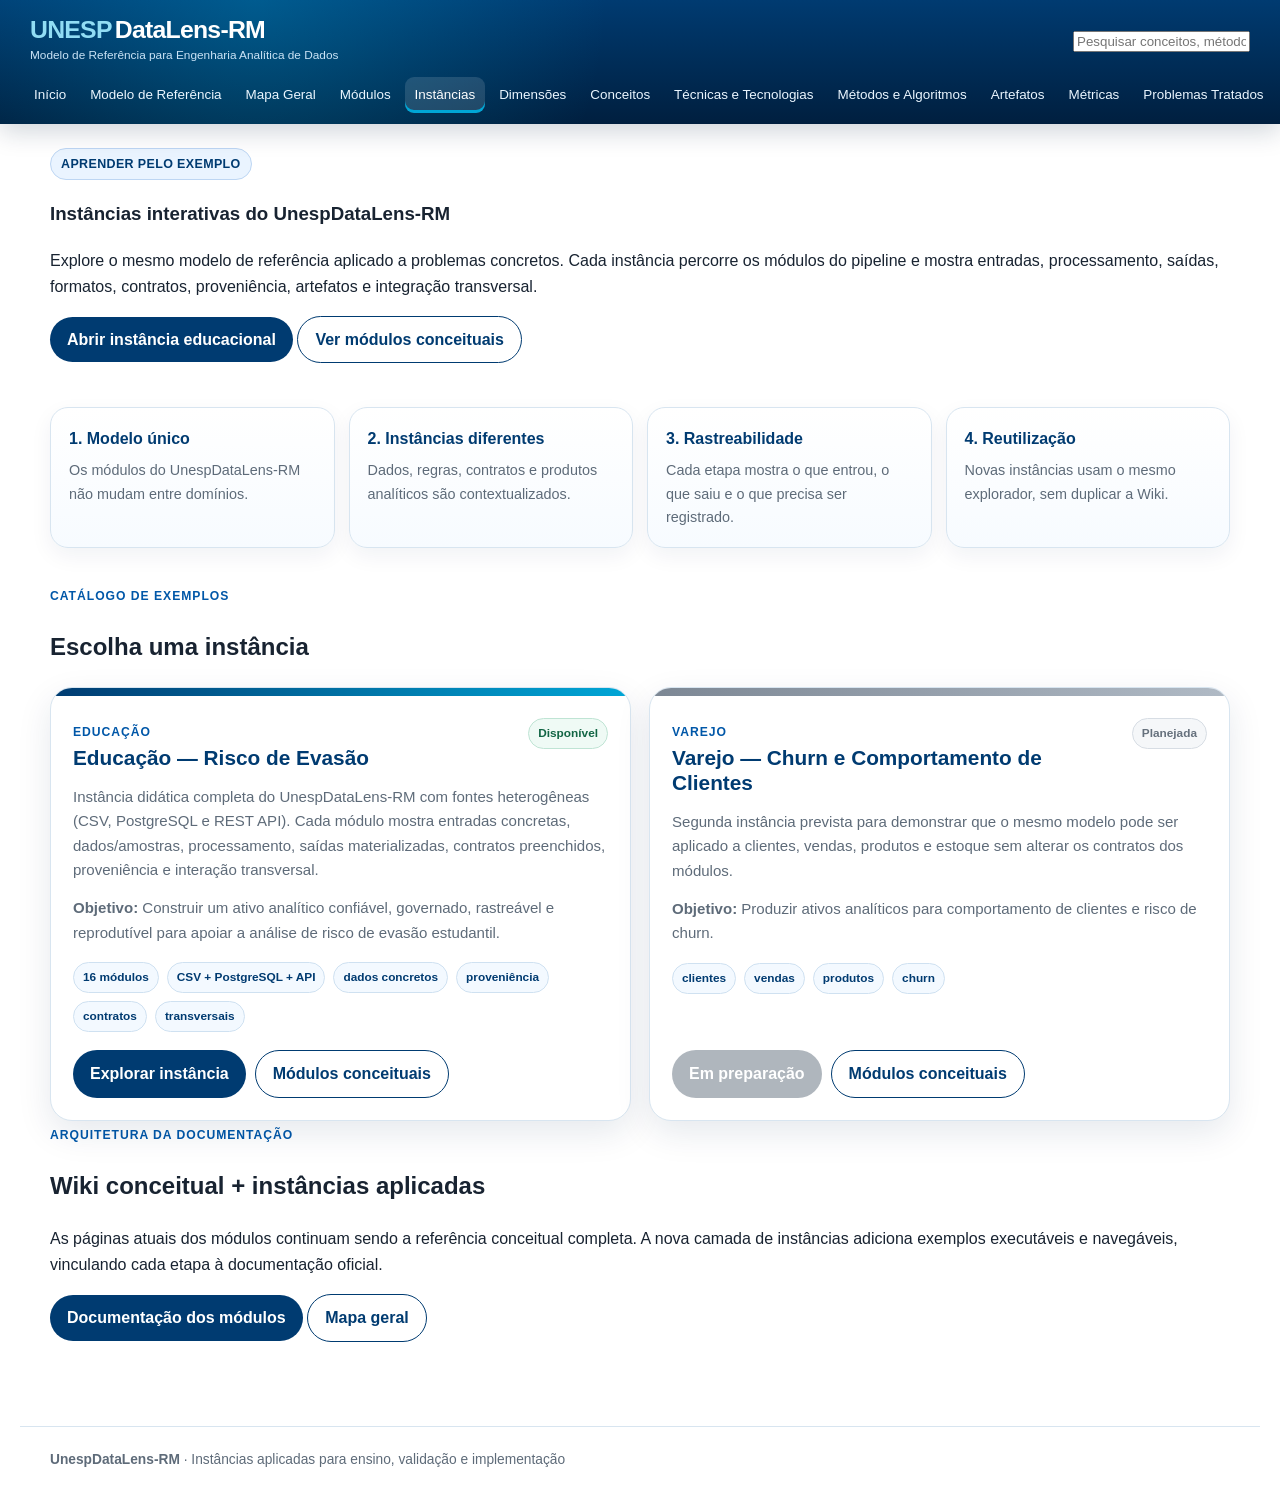
==== commit 7a43b622: "Unifica navegação global do catálogo de instâncias" ====
--- a/instancias/index.html
+++ b/instancias/index.html
@@ -14,7 +14,7 @@
   <header class="site-header">
     <div class="header-main">
       <a class="brand" href="https://ronaldocmc.github.io/UnespDataLens-RM/"><span>UNESP</span>DataLens-RM<small>Modelo de Referência para Engenharia Analítica de Dados</small></a>
-      <form class="search" action="../busca.html">
+      <form class="search" action="https://ronaldocmc.github.io/UnespDataLens-RM/busca.html">
         <label class="sr-only" for="top-search">Pesquisar no conteúdo</label>
         <input id="top-search" name="q" placeholder="Pesquisar conceitos, métodos, métricas..." autocomplete="off">
       </form>
@@ -24,15 +24,17 @@
       <a href="https://ronaldocmc.github.io/UnespDataLens-RM/modelo.html">Modelo de Referência</a>
       <a href="https://ronaldocmc.github.io/UnespDataLens-RM/mapa.html">Mapa Geral</a>
       <a href="https://ronaldocmc.github.io/UnespDataLens-RM/modulos/">Módulos</a>
-      <a class="active" href="index.html">Instâncias</a>
+      <a class="active" href="https://ronaldocmc.github.io/UnespDataLens-Ins/instancias/" aria-current="page">Instâncias</a>
       <a href="https://ronaldocmc.github.io/UnespDataLens-RM/dimensoes/">Dimensões</a>
-      <a href="../conceitos/index.html">Conceitos</a>
-      <a href="../tecnicas/index.html">Técnicas e Tecnologias</a>
-      <a href="../metodos/index.html">Métodos e Algoritmos</a>
+      <a href="https://ronaldocmc.github.io/UnespDataLens-RM/conceitos/">Conceitos</a>
+      <a href="https://ronaldocmc.github.io/UnespDataLens-RM/tecnicas/">Técnicas e Tecnologias</a>
+      <a href="https://ronaldocmc.github.io/UnespDataLens-RM/metodos/">Métodos e Algoritmos</a>
       <a href="https://ronaldocmc.github.io/UnespDataLens-RM/artefatos/">Artefatos</a>
       <a href="https://ronaldocmc.github.io/UnespDataLens-RM/metricas/">Métricas</a>
+      <a href="https://ronaldocmc.github.io/UnespDataLens-RM/problemas/">Problemas Tratados</a>
       <a href="https://ronaldocmc.github.io/UnespDataLens-RM/aplicacoes/">Aplicações</a>
-      <a href="../trilhas/index.html">Trilhas de Estudo</a>
+      <a href="https://ronaldocmc.github.io/UnespDataLens-RM/trilhas/">Trilhas de Estudo</a>
+      <a href="https://ronaldocmc.github.io/UnespDataLens-RM/busca.html">Busca</a>
     </nav>
   </header>
   <main class="main">
